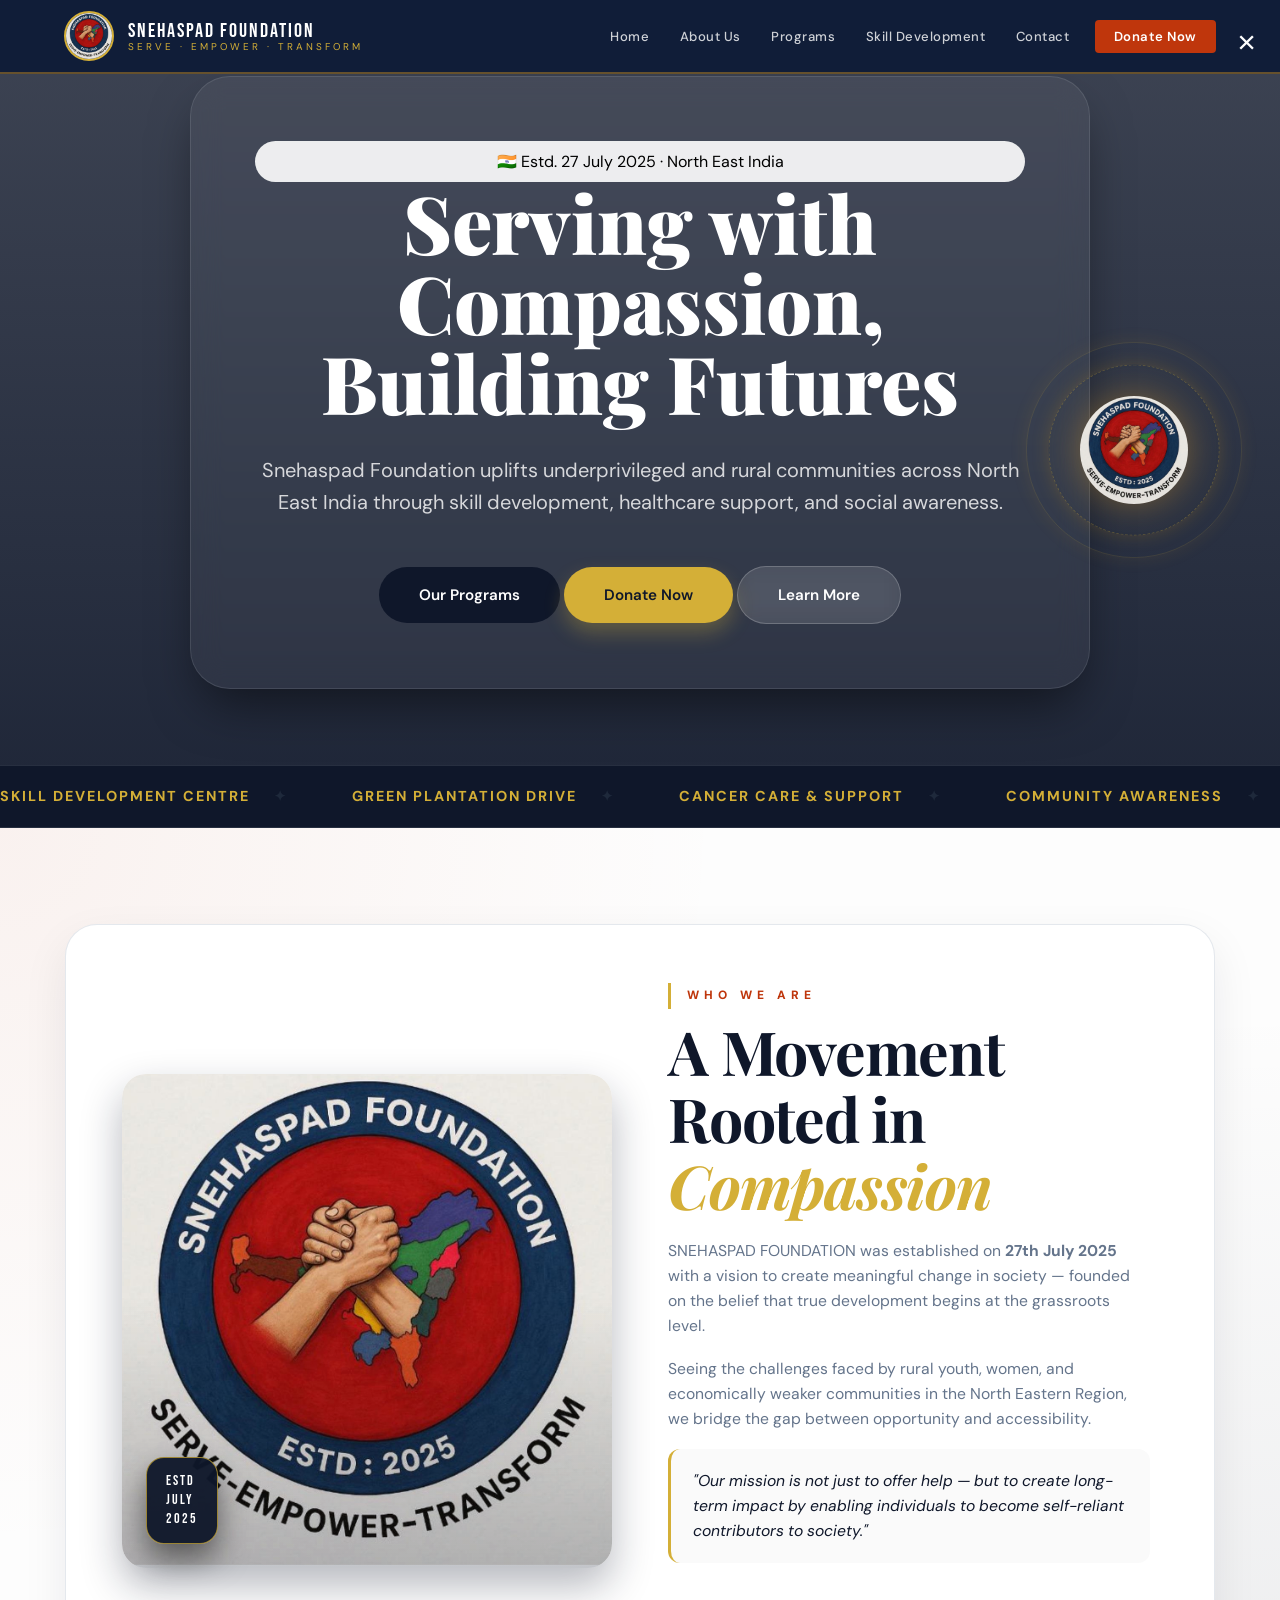
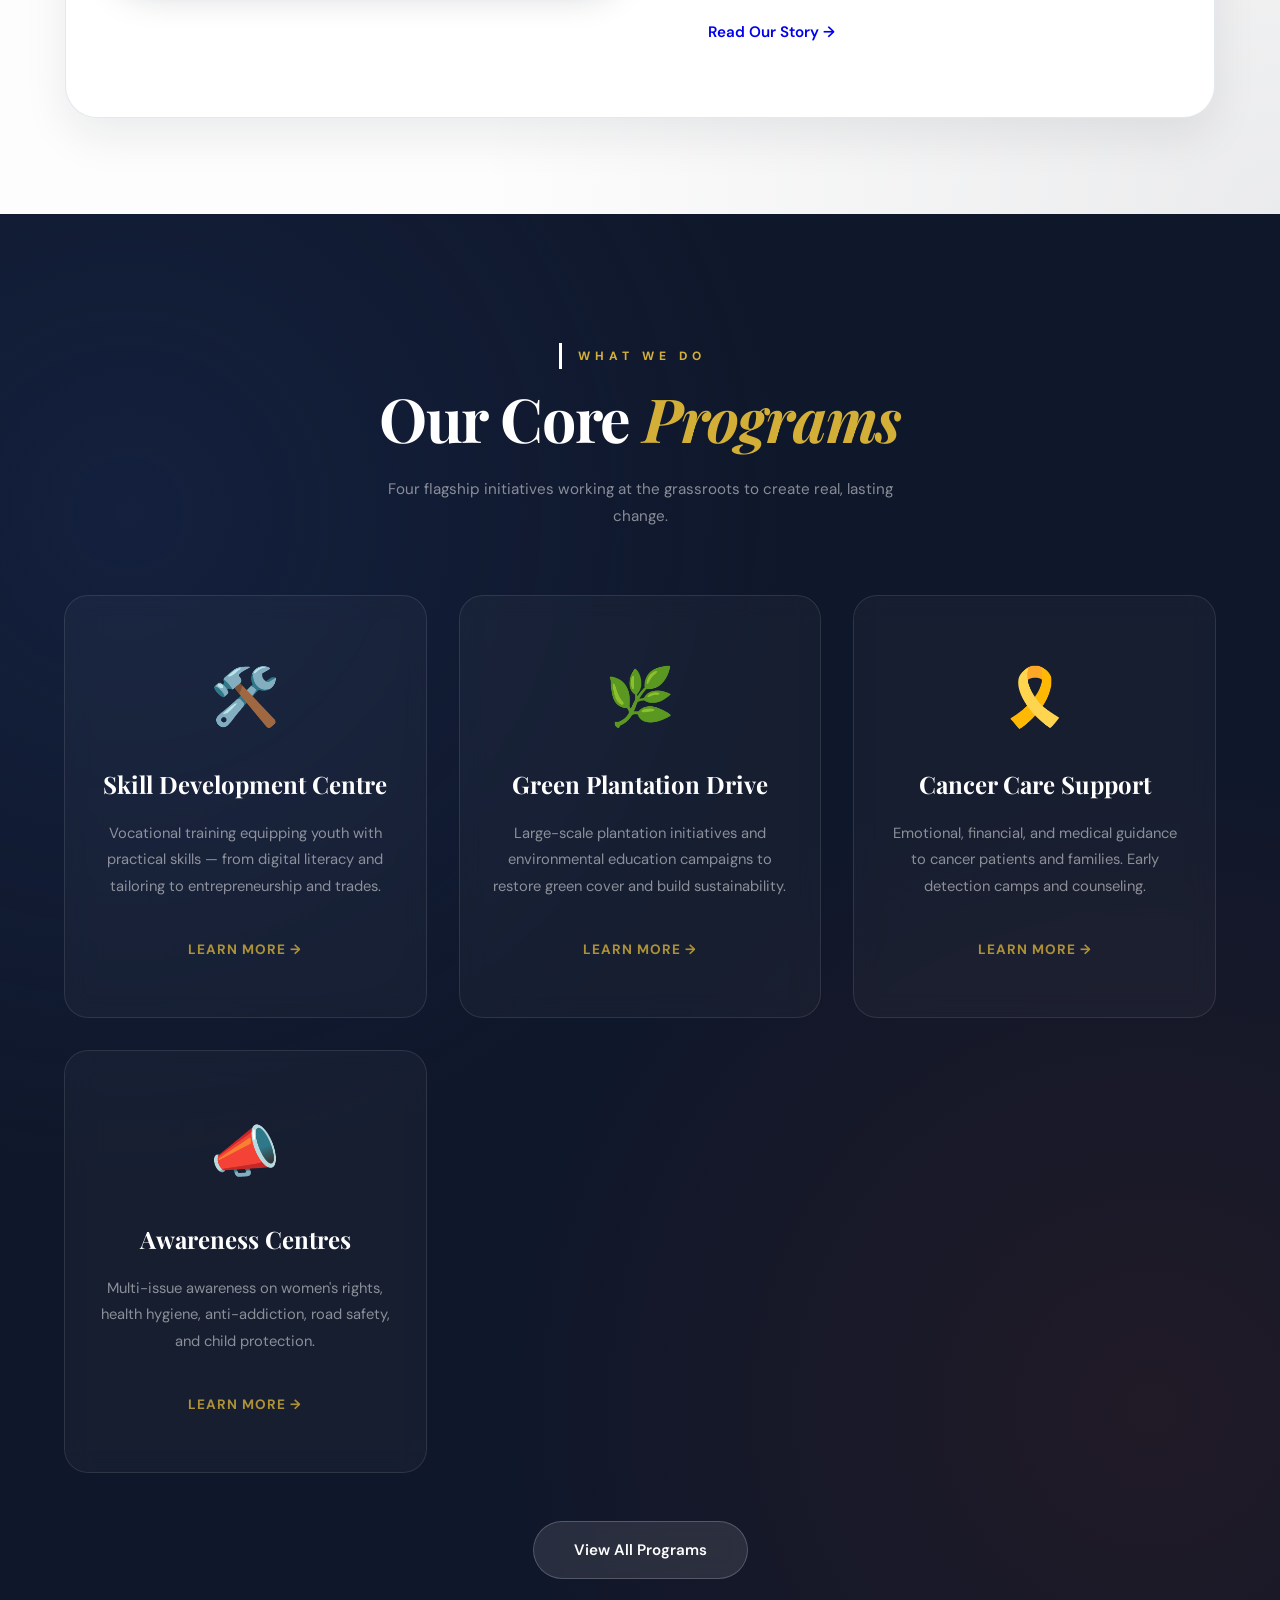
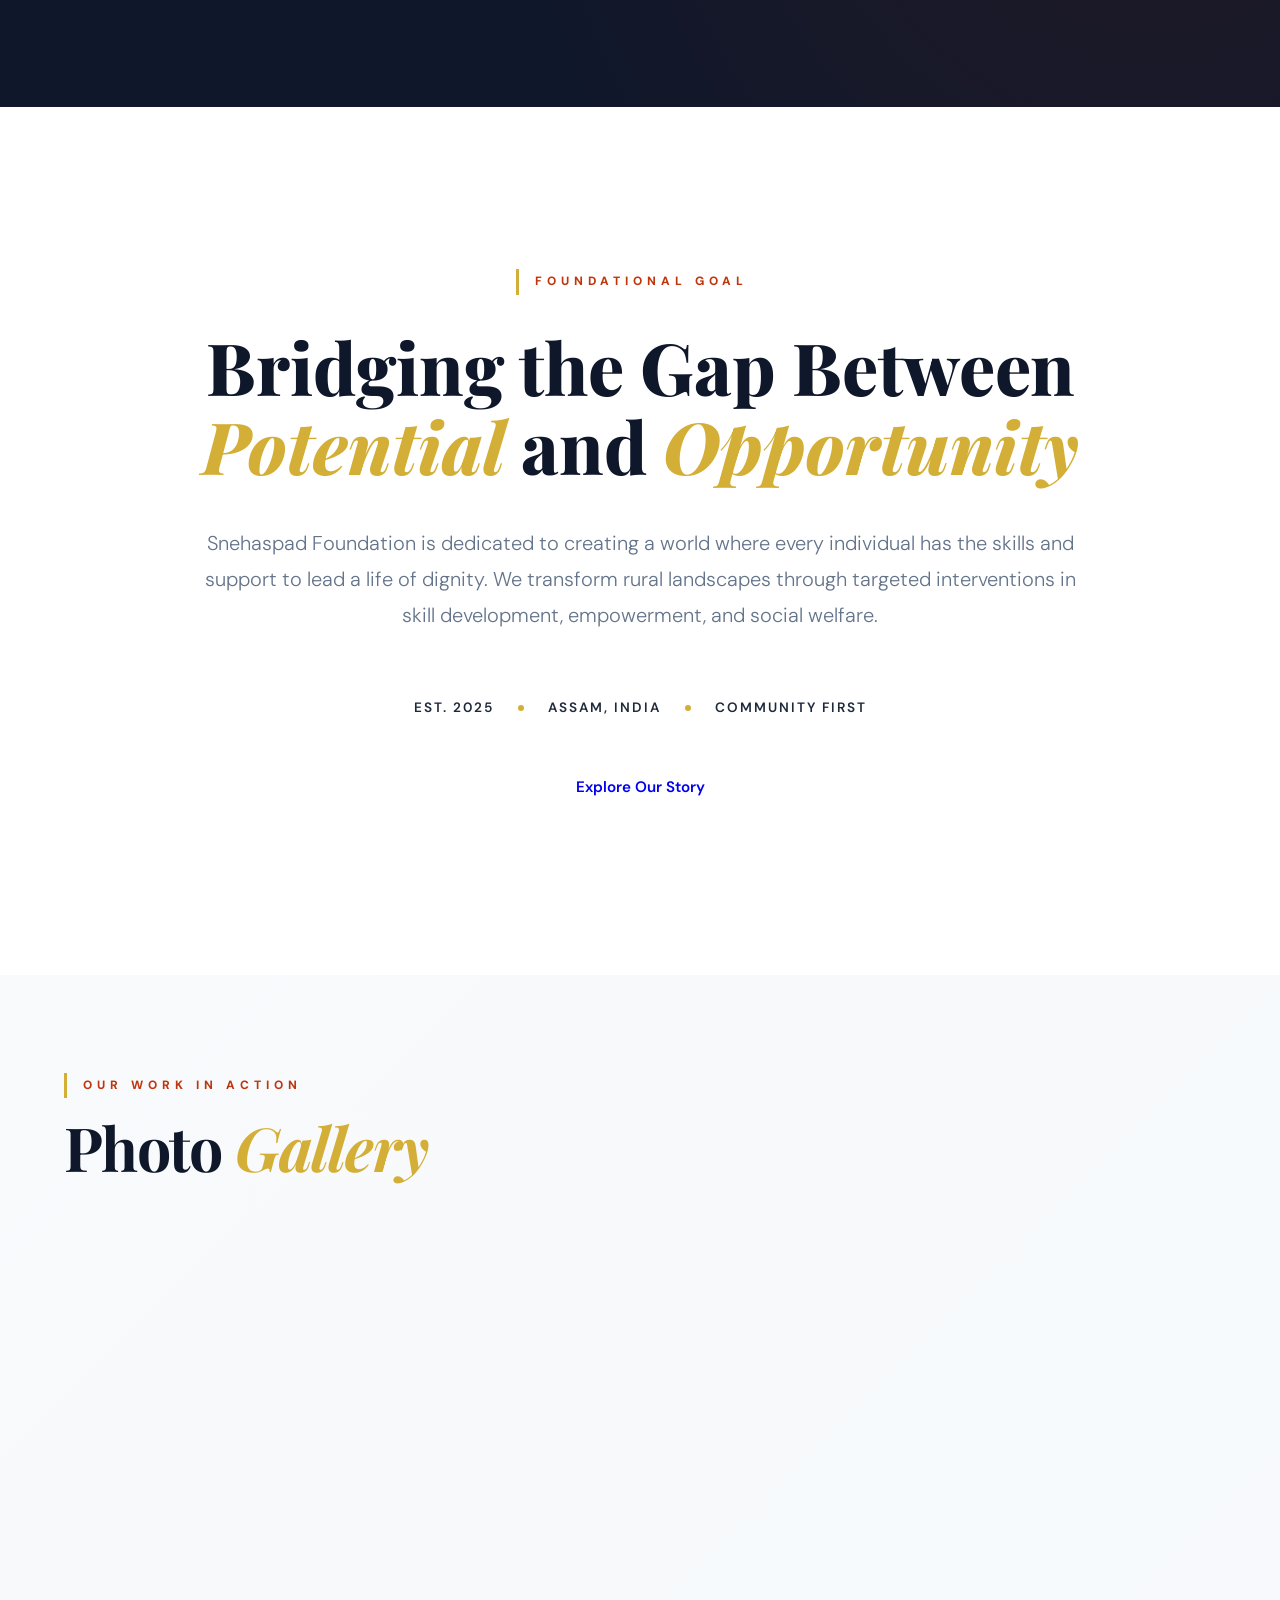
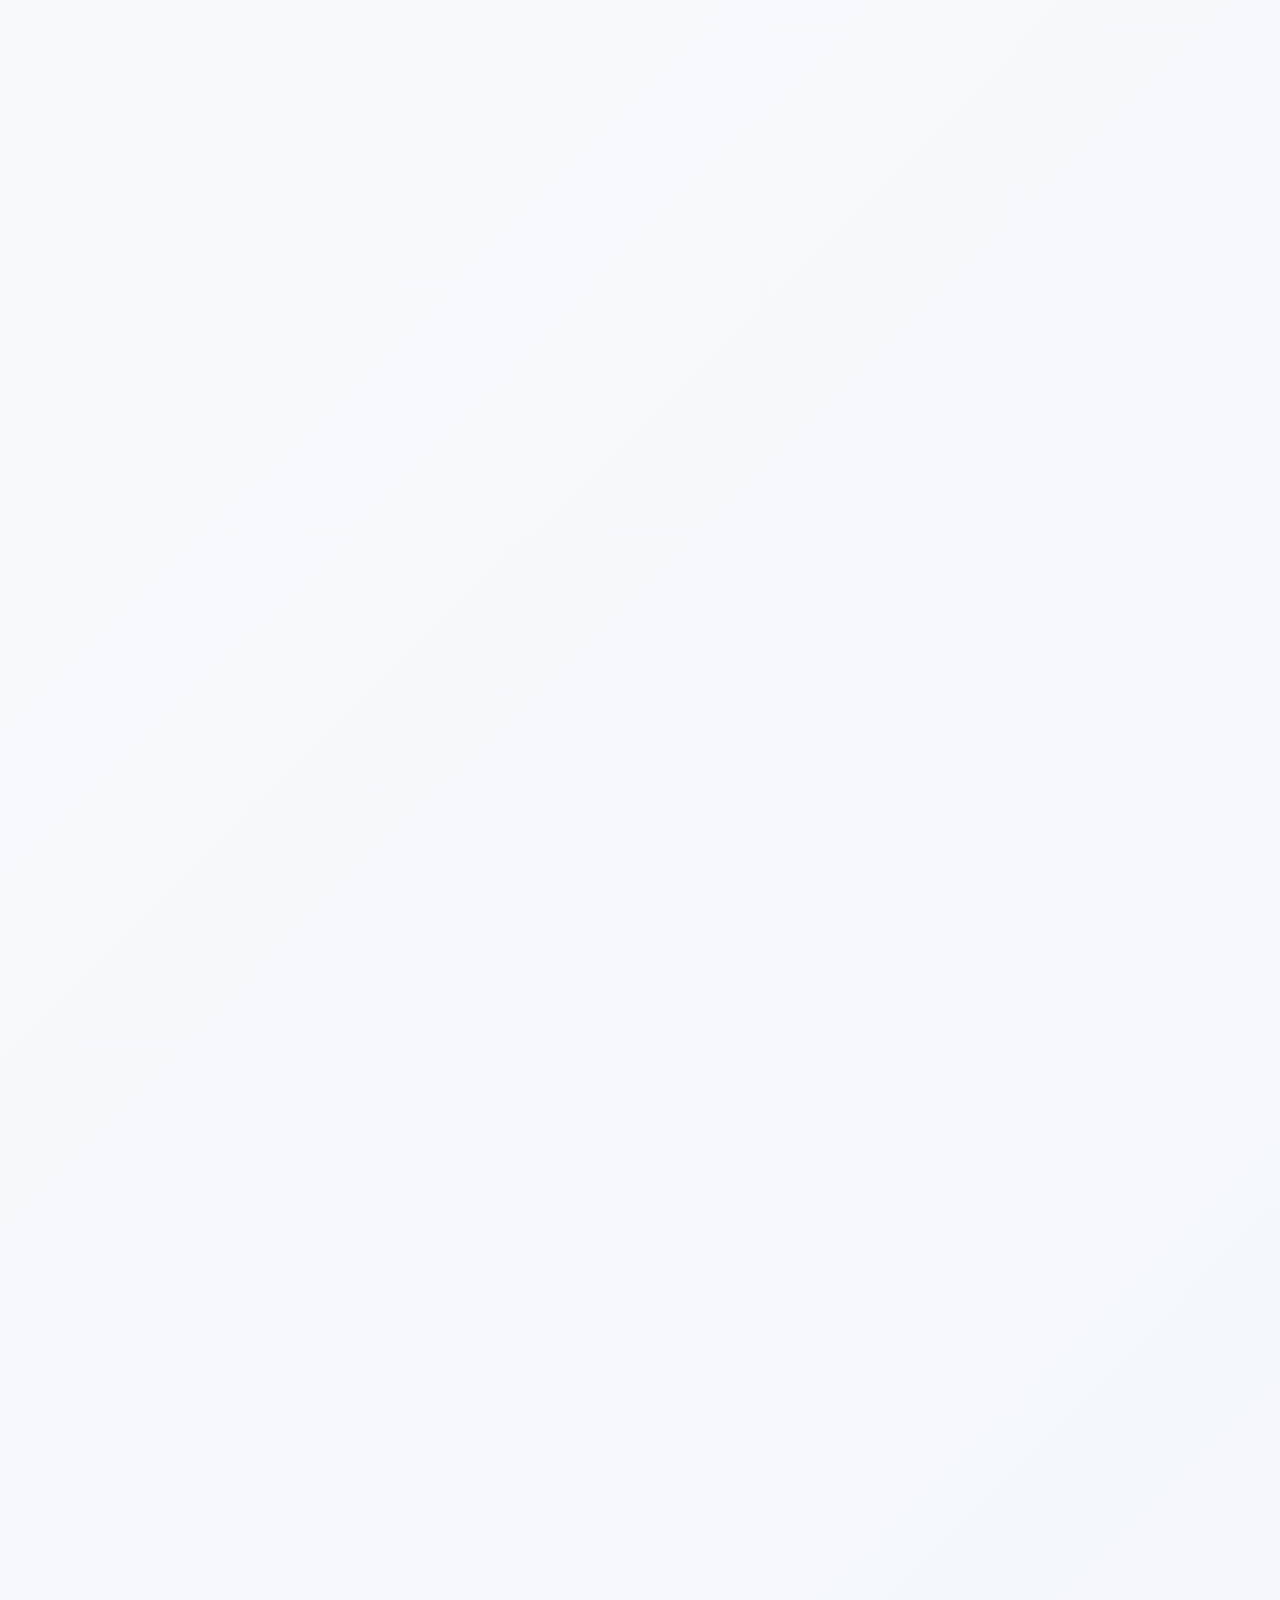
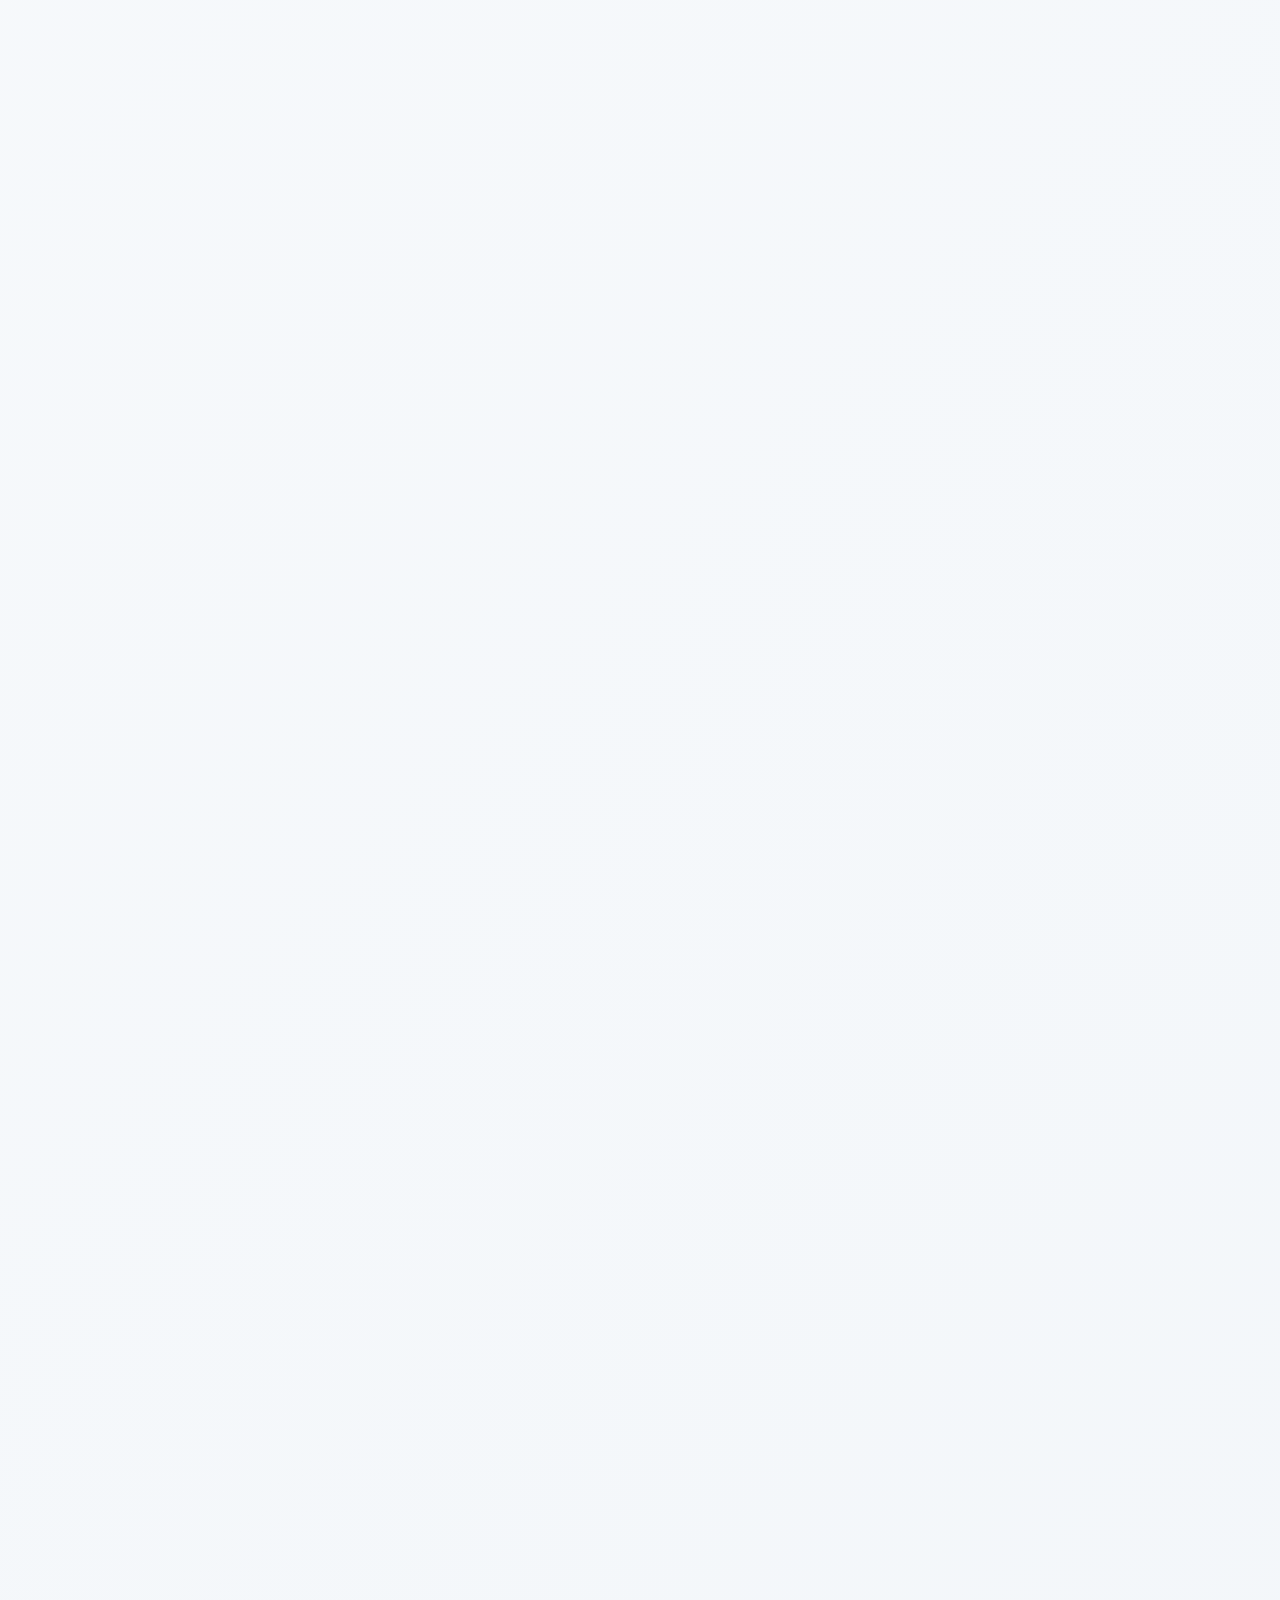
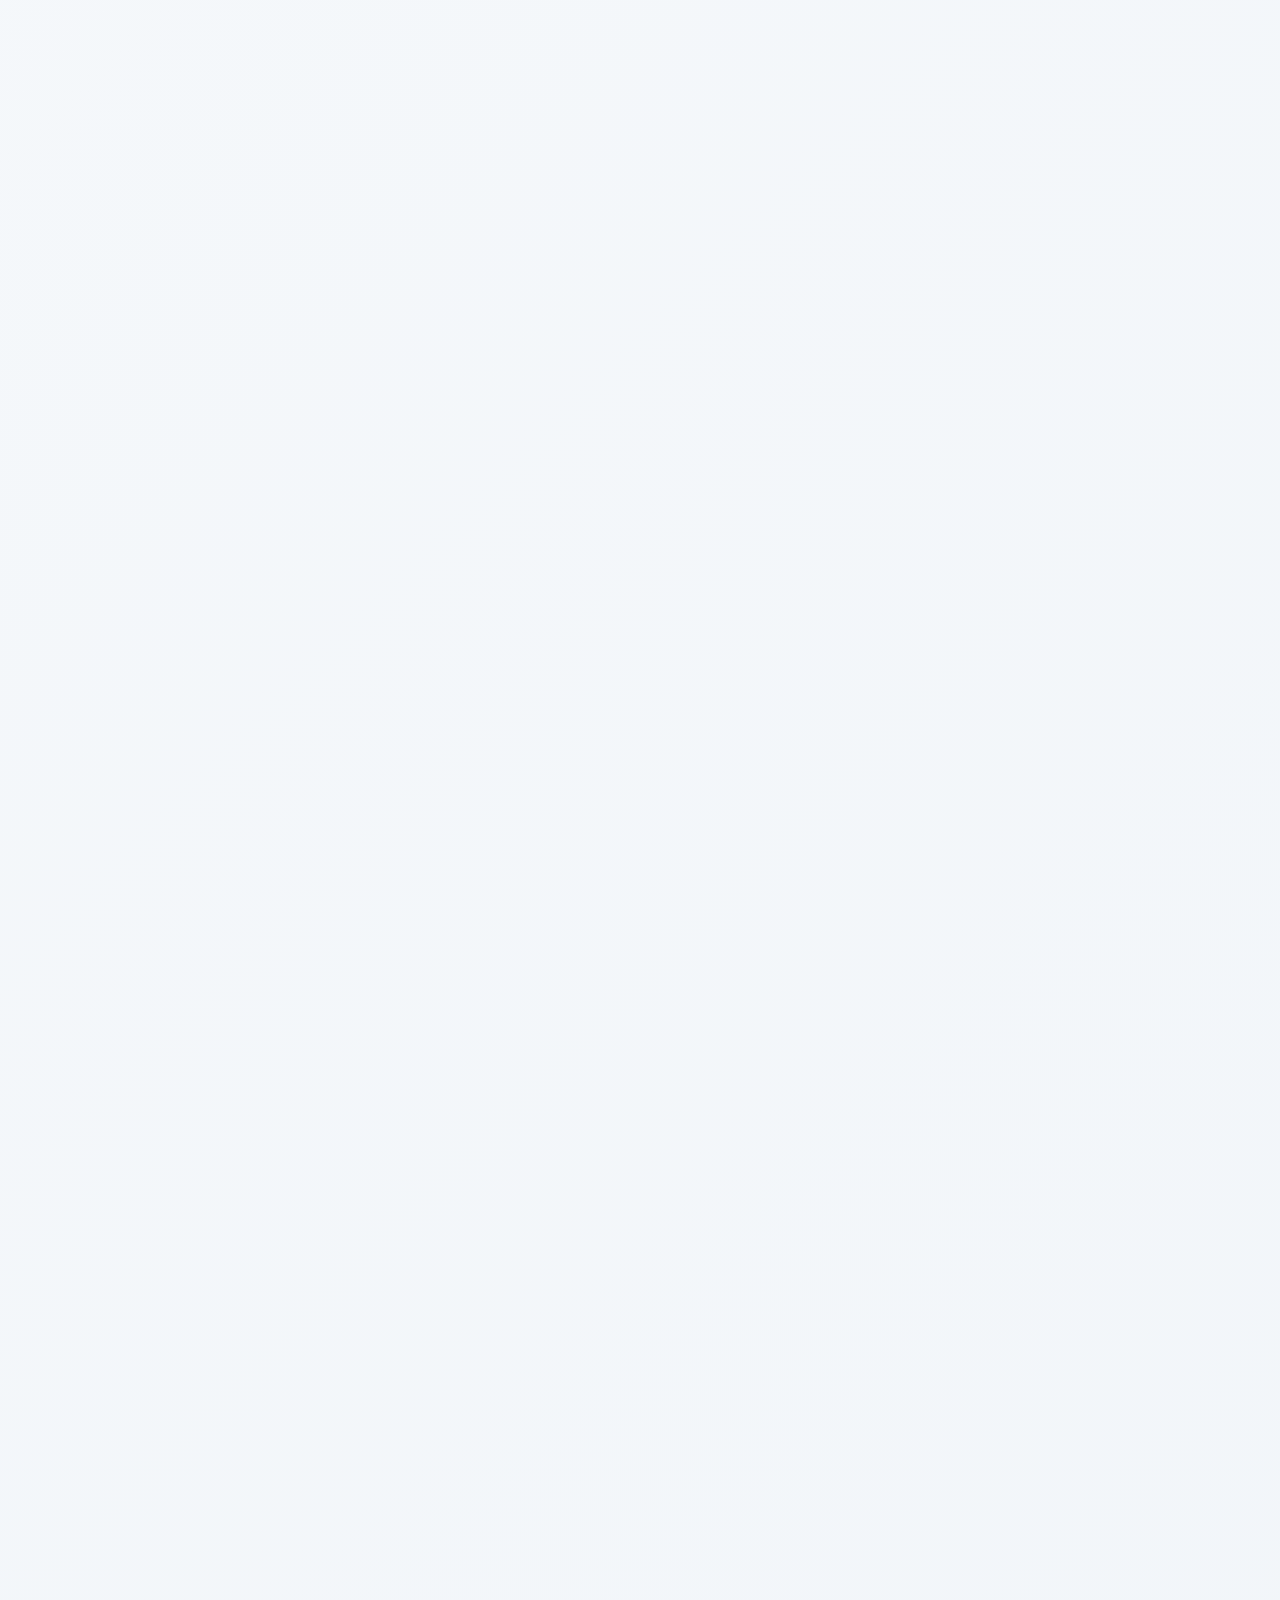
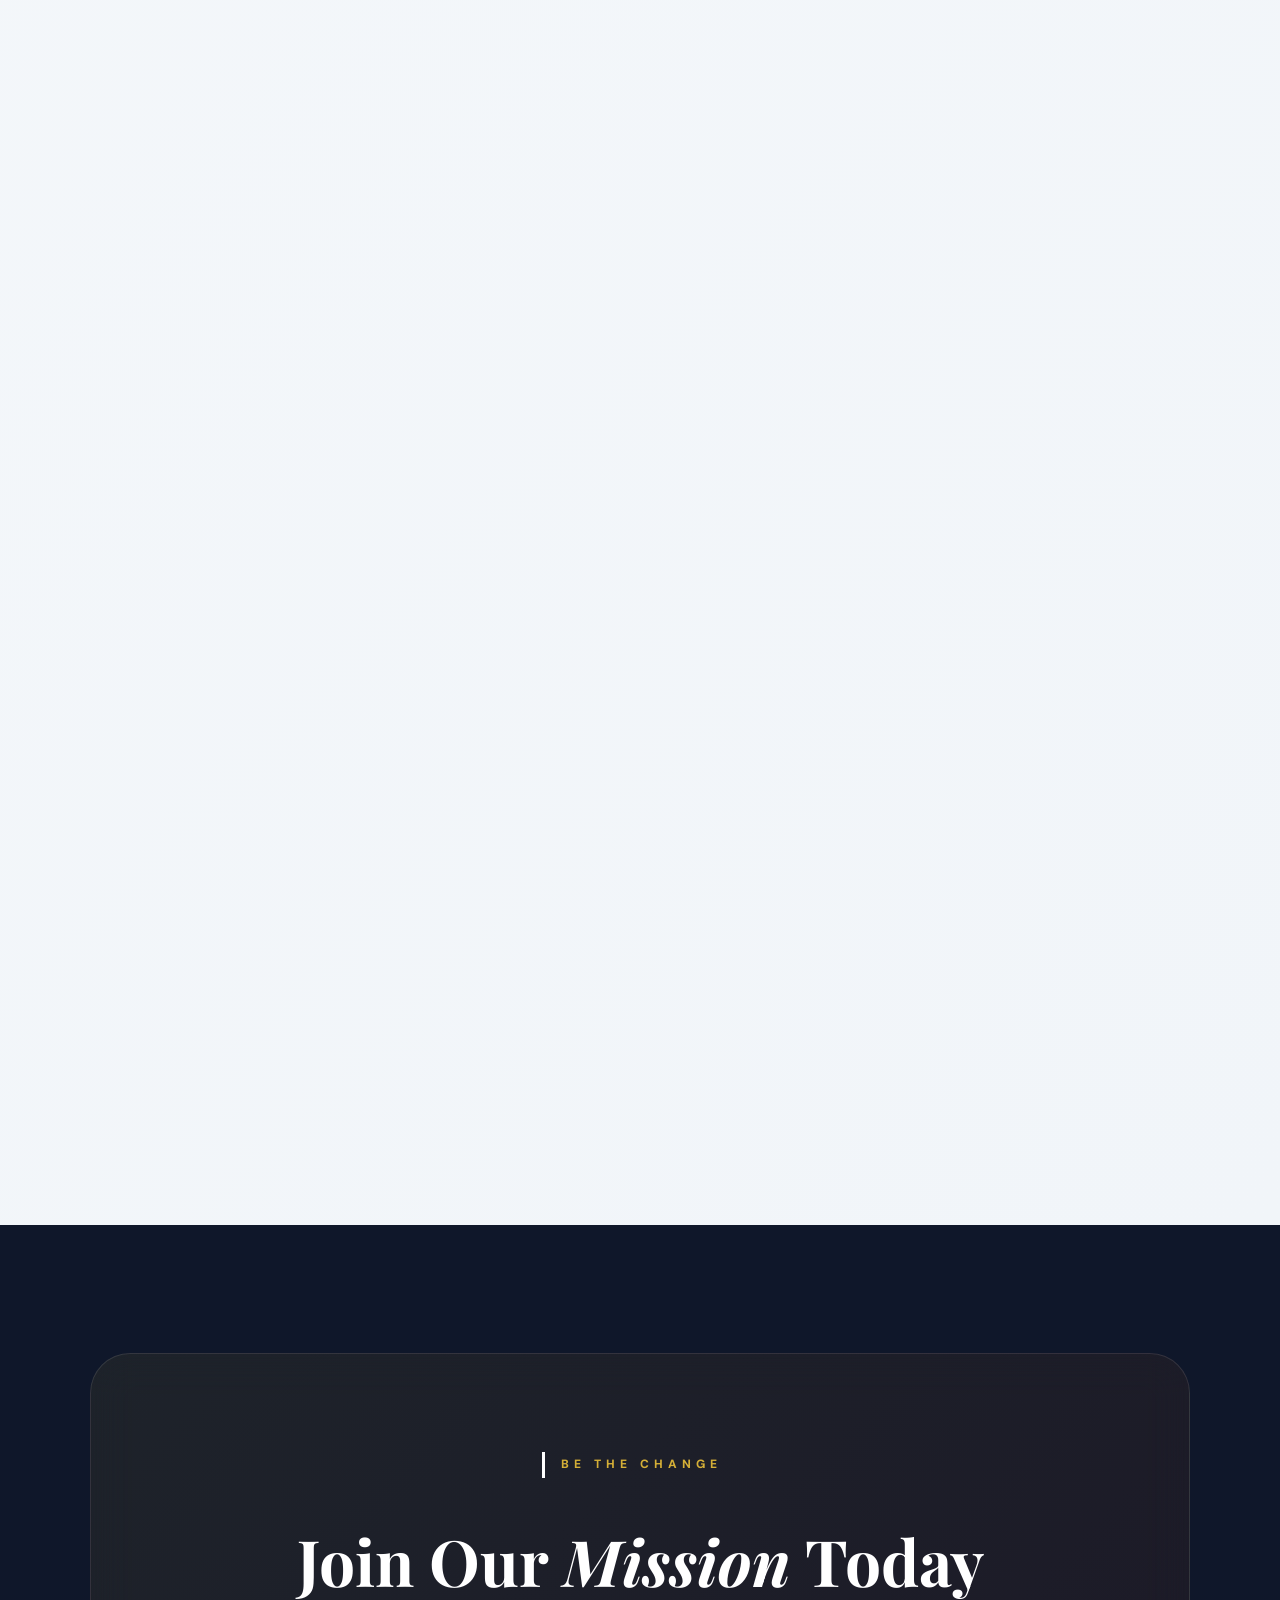
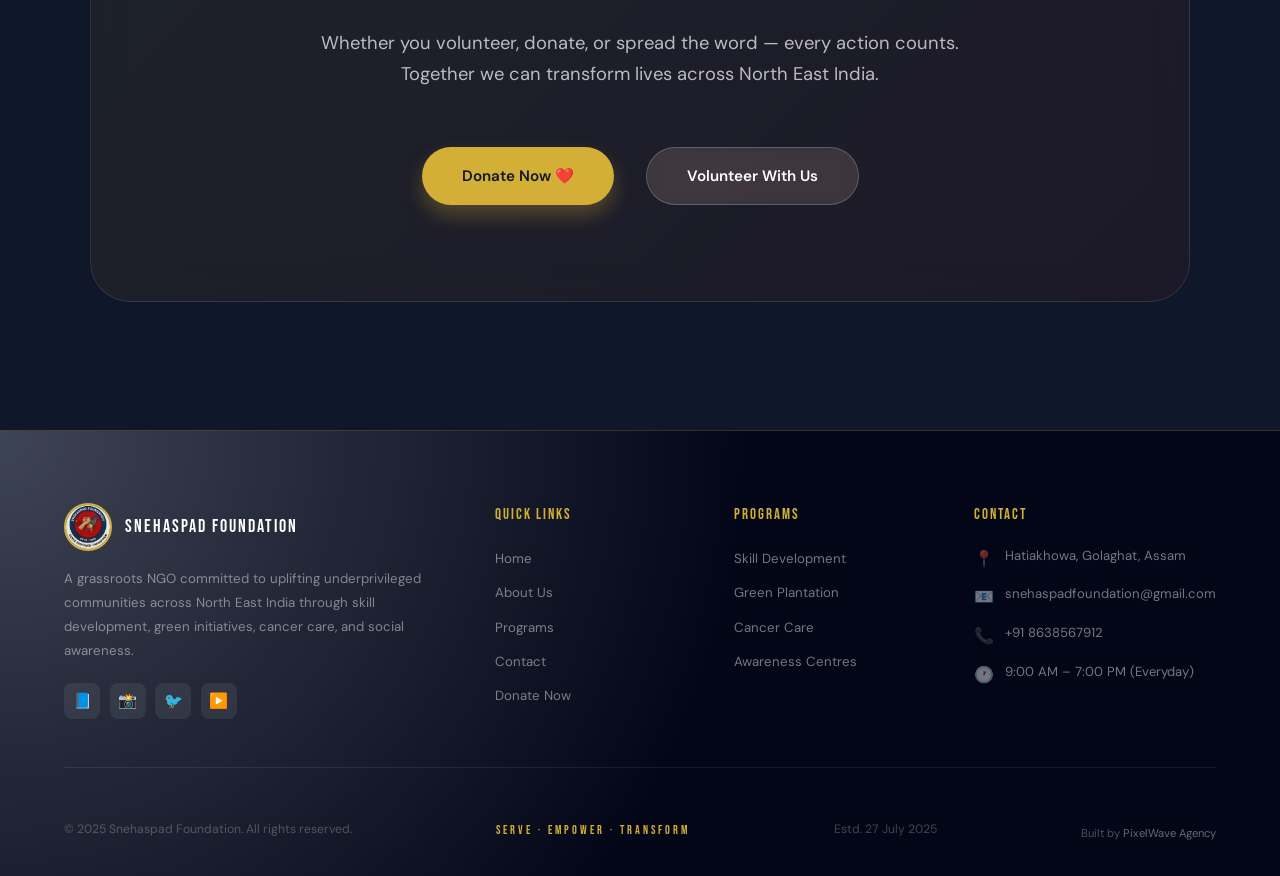
==== index.html @ 02a22920 "final" ====
<!DOCTYPE html>
<html lang="en">

<head>
  <meta charset="UTF-8">
  <meta name="viewport" content="width=device-width, initial-scale=1.0">
  <title>Home — Snehaspad Foundation</title>
  <link rel="preconnect" href="https://fonts.googleapis.com">
  <link
    href="https://fonts.googleapis.com/css2?family=Playfair+Display:ital,wght@0,400;0,700;0,900;1,400;1,700&family=DM+Sans:wght@300;400;500;600;700&family=Bebas+Neue&display=swap"
    rel="stylesheet">
  <link rel="stylesheet" href="style.css">

</head>

<body>

  <nav class="navbar">
    <a href="index.html" class="nav-brand">
      <img class="nav-logo"
        src="[data-uri]"
        alt="Snehaspad">
      <div class="nav-name">
        <span class="nav-name-main">Snehaspad Foundation</span>
        <span class="nav-name-sub">Serve · Empower · Transform</span>
      </div>
    </a>
    <ul class="nav-links">
      <button class="nav-close"
        style="background:none;border:none;color:white;font-size:2rem;position:absolute;top:1.5rem;right:1.5rem;cursor:pointer;">&times;</button>
      <li><a href="index.html">Home</a></li>
      <li><a href="about.html">About Us</a></li>
      <li><a href="programs.html">Programs</a></li>
      <li><a href="skill-enhancements.html">Skill Development</a></li>
      <li><a href="contact.html">Contact</a></li>
      <li><a href="donate.html" class="nav-cta">Donate Now</a></li>
    </ul>
    <button class="nav-toggle" aria-label="Menu">
      <span></span><span></span><span></span>
    </button>
  </nav>

  <!-- HERO -->
  <section class="page-hero" id="home">
    <div class="hero-glass-box reveal">
      <div class="hero-tag">🇮🇳 Estd. 27 July 2025 &middot; North East India</div>
      <h1>Serving with <span class="accent">Compassion,</span> <br>Building <span class="accent-red">Futures</span></h1>
      <p class="page-hero-sub">Snehaspad Foundation uplifts underprivileged and rural communities across North East
        India through skill development, healthcare support, and social awareness.</p>
      <div class="hero-btns stagger">
        <a href="programs.html" class="btn btn-primary">Our Programs</a>
        <a href="donate.html" class="btn btn-gold">Donate Now</a>
        <a href="about.html" class="btn btn-outline-light">Learn More</a>
      </div>
    </div>
  </section>

  <div class="hero-visual">
    <div class="logo-wrap">
      <div class="logo-ring-2"></div>
      <div class="logo-ring"></div>
      <img class="hero-logo"
        src="[data-uri]"
        alt="Snehaspad Foundation">
    </div>
  </div>

  <!-- MARQUEE -->
  <div class="marquee-strip">
    <div class="marquee-track">
      <span class="marquee-item">Skill Development Centre</span>
      <span class="marquee-item">Green Plantation Drive</span>
      <span class="marquee-item">Cancer Care &amp; Support</span>
      <span class="marquee-item">Community Awareness</span>
      <span class="marquee-item">Women Empowerment</span>
      <span class="marquee-item">Youth Leadership</span>
      <span class="marquee-item">Skill Development Centre</span>
      <span class="marquee-item">Green Plantation Drive</span>
      <span class="marquee-item">Cancer Care &amp; Support</span>
      <span class="marquee-item">Community Awareness</span>
      <span class="marquee-item">Women Empowerment</span>
      <span class="marquee-item">Youth Leadership</span>
    </div>
  </div>

  <!-- ABOUT PREVIEW -->
  <section class="about-preview">
    <div class="about-preview-grid">
      <div class="about-img-box reveal-left">
        <div class="about-img-inner">
          <img
            src="[data-uri]"
            alt="Snehaspad Foundation">
        </div>
        <div class="about-badge">ESTD<br>JULY<br>2025</div>
      </div>
      <div class="about-preview-text reveal-right">
        <div class="section-tag">Who We Are</div>
        <h2 class="section-title">A Movement Rooted in <em>Compassion</em></h2>
        <p>SNEHASPAD FOUNDATION was established on <strong>27th July 2025</strong> with a vision to create meaningful
          change in society — founded on the belief that true development begins at the grassroots level.</p>
        <p>Seeing the challenges faced by rural youth, women, and economically weaker communities in the North Eastern
          Region, we bridge the gap between opportunity and accessibility.</p>
        <p class="highlight-quote">"Our mission is not just to offer help — but to create long-term impact by enabling
          individuals to become self-reliant contributors to society."</p>
        <a href="about.html" class="btn btn-outline">Read Our Story →</a>
      </div>
    </div>
  </section>

  <!-- PROGRAMS PREVIEW -->
  <section class="programs-preview">
    <div style="max-width:1200px;margin:0 auto;text-align:center;">
      <div class="section-tag light">What We Do</div>
      <h2 class="section-title light">Our Core <em>Programs</em></h2>
      <p style="color:rgba(255,255,255,0.5);max-width:560px;margin:0 auto;font-size:0.95rem;line-height:1.8;">Four
        flagship initiatives working at the grassroots to create real, lasting change.</p>
    </div>
    <div class="programs-grid stagger reveal">
      <a href="programs.html#skill" class="prog-card">
        <div class="prog-icon">🛠️</div>
        <div class="prog-title">Skill Development Centre</div>
        <div class="prog-desc">Vocational training equipping youth with practical skills — from digital literacy and
          tailoring to entrepreneurship and trades.</div>
        <div class="prog-link">Learn More →</div>
      </a>
      <a href="programs.html#green" class="prog-card">
        <div class="prog-icon">🌿</div>
        <div class="prog-title">Green Plantation Drive</div>
        <div class="prog-desc">Large-scale plantation initiatives and environmental education campaigns to restore green
          cover and build sustainability.</div>
        <div class="prog-link">Learn More →</div>
      </a>
      <a href="programs.html#cancer" class="prog-card">
        <div class="prog-icon">🎗️</div>
        <div class="prog-title">Cancer Care Support</div>
        <div class="prog-desc">Emotional, financial, and medical guidance to cancer patients and families. Early
          detection camps and counseling.</div>
        <div class="prog-link">Learn More →</div>
      </a>
      <a href="programs.html#awareness" class="prog-card">
        <div class="prog-icon">📣</div>
        <div class="prog-title">Awareness Centres</div>
        <div class="prog-desc">Multi-issue awareness on women's rights, health hygiene, anti-addiction, road safety, and
          child protection.</div>
        <div class="prog-link">Learn More →</div>
      </a>
    </div>
    <div style="text-align:center;margin-top:3rem;">
      <a href="programs.html" class="btn btn-outline-light">View All Programs</a>
    </div>
  </section>

  <!-- IMPACT -->
  <!-- MISSION STATEMENT -->
  <section class="core-mission-section reveal">
    <div class="core-mission-container">
      <div class="section-tag">Foundational Goal</div>
      <h2 class="mission-statement-text">
        Bridging the Gap Between <br> <em>Potential</em> and <em>Opportunity</em>
      </h2>
      <p class="mission-description">
        Snehaspad Foundation is dedicated to creating a world where every individual has the skills and support to lead a life of dignity. We transform rural landscapes through targeted interventions in skill development, empowerment, and social welfare.
      </p>
      <div class="mission-footer">
        <div class="mission-stats">
          <span>Est. 2025</span>
          <span class="stat-dot"></span>
          <span>Assam, India</span>
          <span class="stat-dot"></span>
          <span>Community First</span>
        </div>
        <a href="about.html" class="btn btn-outline">Explore Our Story</a>
      </div>
    </div>
  </section>

  <!-- GALLERY -->
  <section class="gallery" id="gallery">
    <div class="gallery-header reveal">
      <div>
        <div class="section-tag">Our Work in Action</div>
        <h2 class="section-title">Photo <em>Gallery</em></h2>
      </div>
    </div>
    <div class="gallery-grid reveal" id="galleryGrid">
      <!-- Gallery items will be dynamically loaded here -->
      <div class="gallery-loading">
        <div class="loading-spinner">📸 Loading gallery...</div>
      </div>
    </div>
  </section>

  <!-- CTA STRIP -->
  <section class="cta-strip">
    <div class="cta-strip-inner reveal">
      <div class="section-tag light" style="display:inline-block;">Be the Change</div>
      <h2>Join Our <em>Mission</em> Today</h2>
      <p>Whether you volunteer, donate, or spread the word — every action counts. Together we can transform lives across
        North East India.</p>
      <div class="cta-strip-btns">
        <a href="donate.html" class="btn btn-gold">Donate Now ❤️</a>
        <a href="contact.html" class="btn btn-outline-light">Volunteer With Us</a>
      </div>
    </div>
  </section>

  <footer class="footer">
    <div class="footer-top">
      <div class="footer-brand">
        <div class="footer-logo-row">
          <img class="footer-logo"
            src="[data-uri]"
            alt="Snehaspad">
          <span class="footer-brand-name">Snehaspad Foundation</span>
        </div>
        <p class="footer-desc">A grassroots NGO committed to uplifting underprivileged communities across North East
          India through skill development, green initiatives, cancer care, and social awareness.</p>
        <div class="footer-socials">
          <a href="#" class="social-btn">📘</a>
          <a href="#" class="social-btn">📸</a>
          <a href="#" class="social-btn">🐦</a>
          <a href="#" class="social-btn">▶️</a>
        </div>
      </div>
      <div>
        <div class="footer-col-title">Quick Links</div>
        <ul class="footer-links">
          <li><a href="index.html">Home</a></li>
          <li><a href="about.html">About Us</a></li>
          <li><a href="programs.html">Programs</a></li>
          <li><a href="contact.html">Contact</a></li>
          <li><a href="donate.html">Donate Now</a></li>
        </ul>
      </div>
      <div>
        <div class="footer-col-title">Programs</div>
        <ul class="footer-links">
          <li><a href="programs.html">Skill Development</a></li>
          <li><a href="programs.html">Green Plantation</a></li>
          <li><a href="programs.html">Cancer Care</a></li>
          <li><a href="programs.html">Awareness Centres</a></li>
        </ul>
      </div>
      <div>
        <div class="footer-col-title">Contact</div>
        <div class="footer-contact-row"><span>📍</span><span>Hatiakhowa, Golaghat, Assam</span></div>
        <div class="footer-contact-row"><span>📧</span><span>snehaspadfoundation@gmail.com</span></div>
        <div class="footer-contact-row"><span>📞</span><span>+91 8638567912</span></div>
        <div class="footer-contact-row"><span>🕐</span><span>9:00 AM – 7:00 PM (Everyday)</span></div>
      </div>
    </div>
    <div class="footer-bottom">
      <span>© 2025 Snehaspad Foundation. All rights reserved.</span>
      <span class="footer-motto">Serve · Empower · Transform</span>
      <span>Estd. 27 July 2025</span>
      <div class="footer-credit">
        <small>Built by <a href="https://www.instagram.com/pixelwave_ind?igsh=MTd3b29nenR1NzZsZQ==" target="_blank" class="credit-link">PixelWave Agency</a></small>
      </div>
    </div>
  </footer>

  <script src="main.js"></script>
</body>

</html>
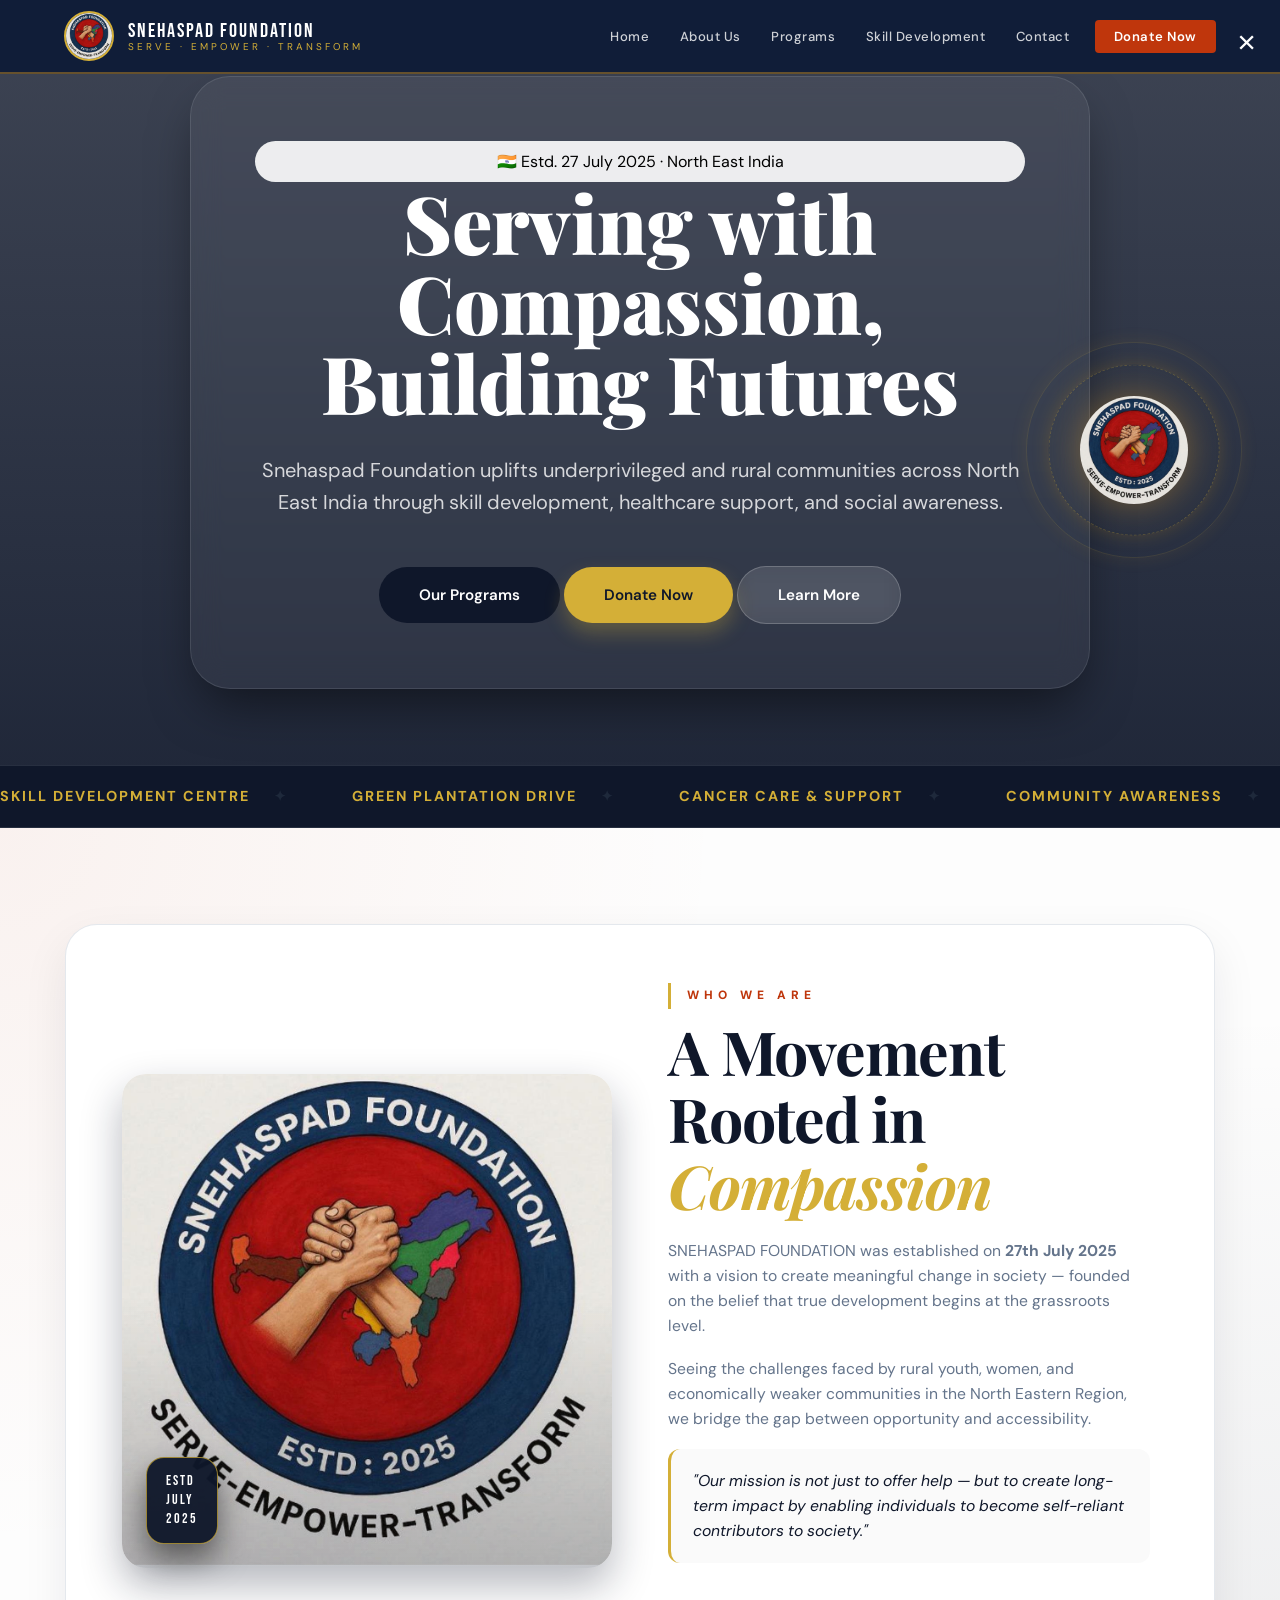
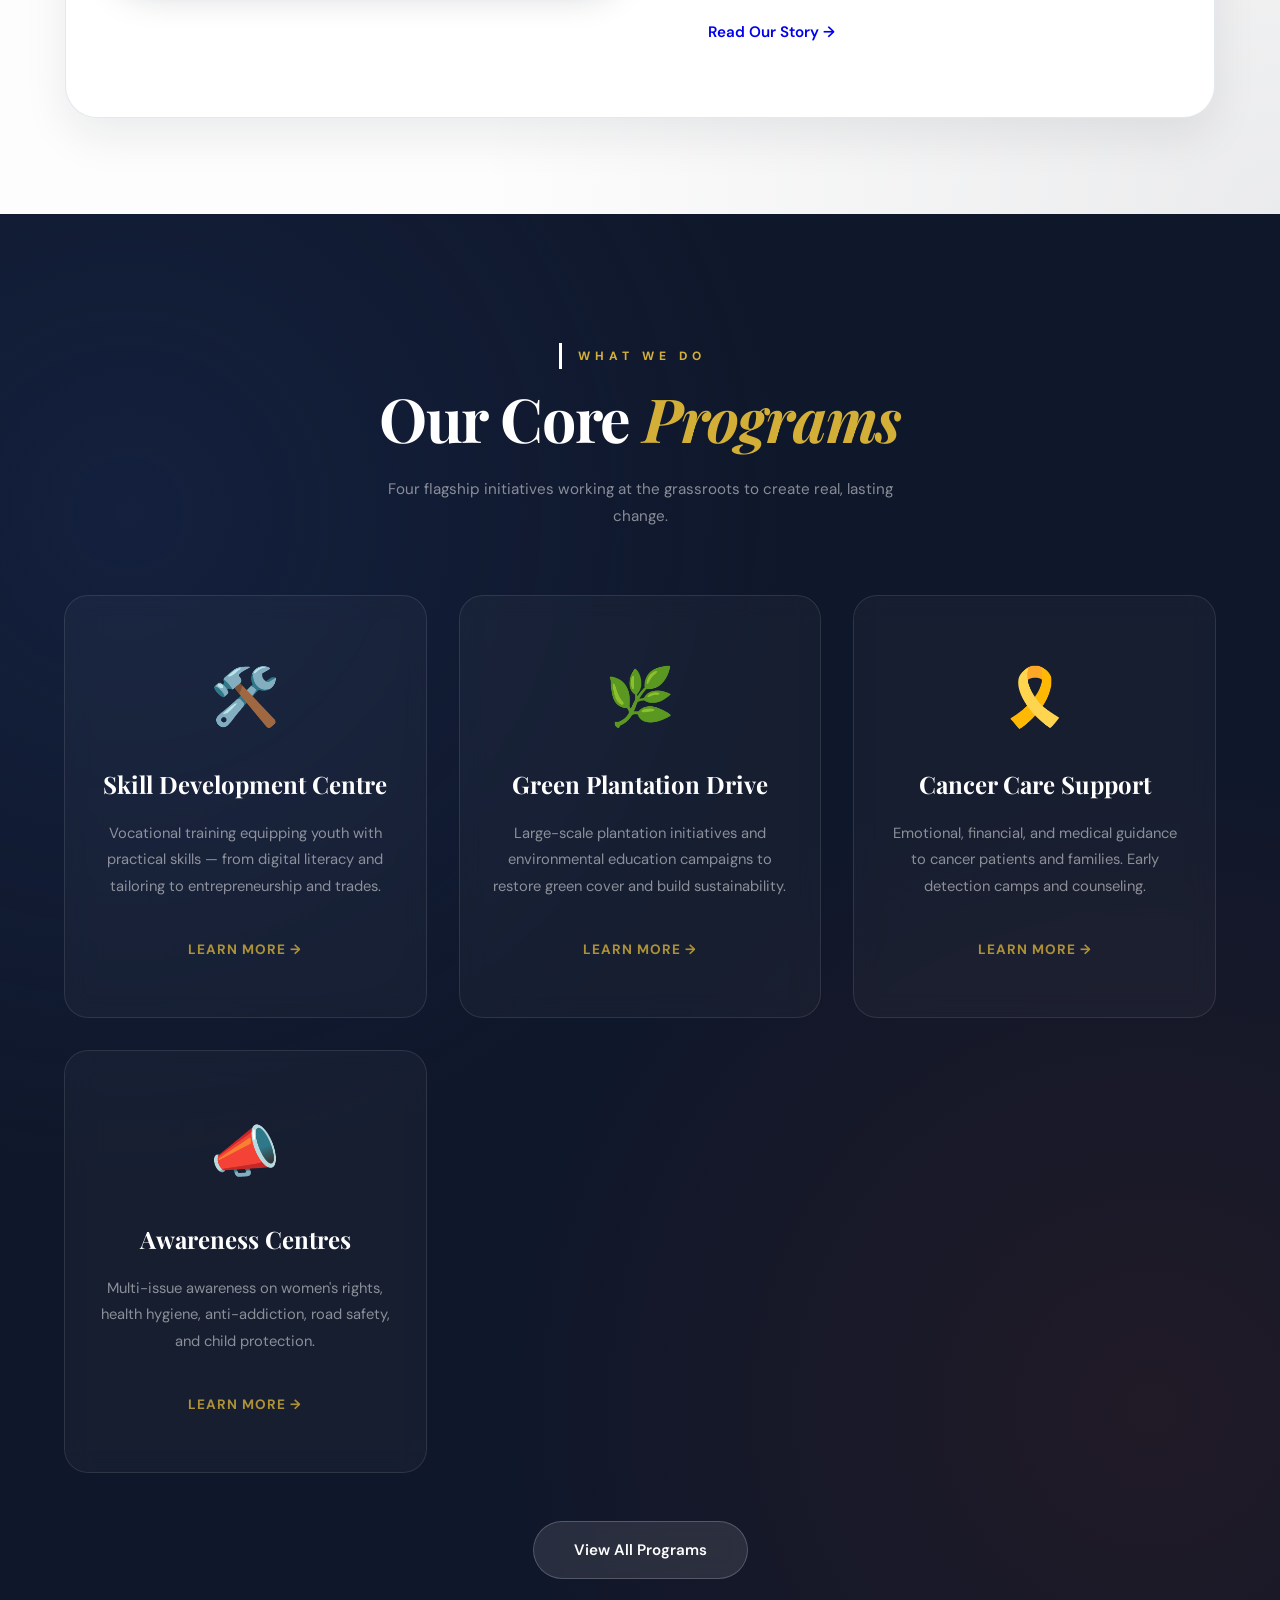
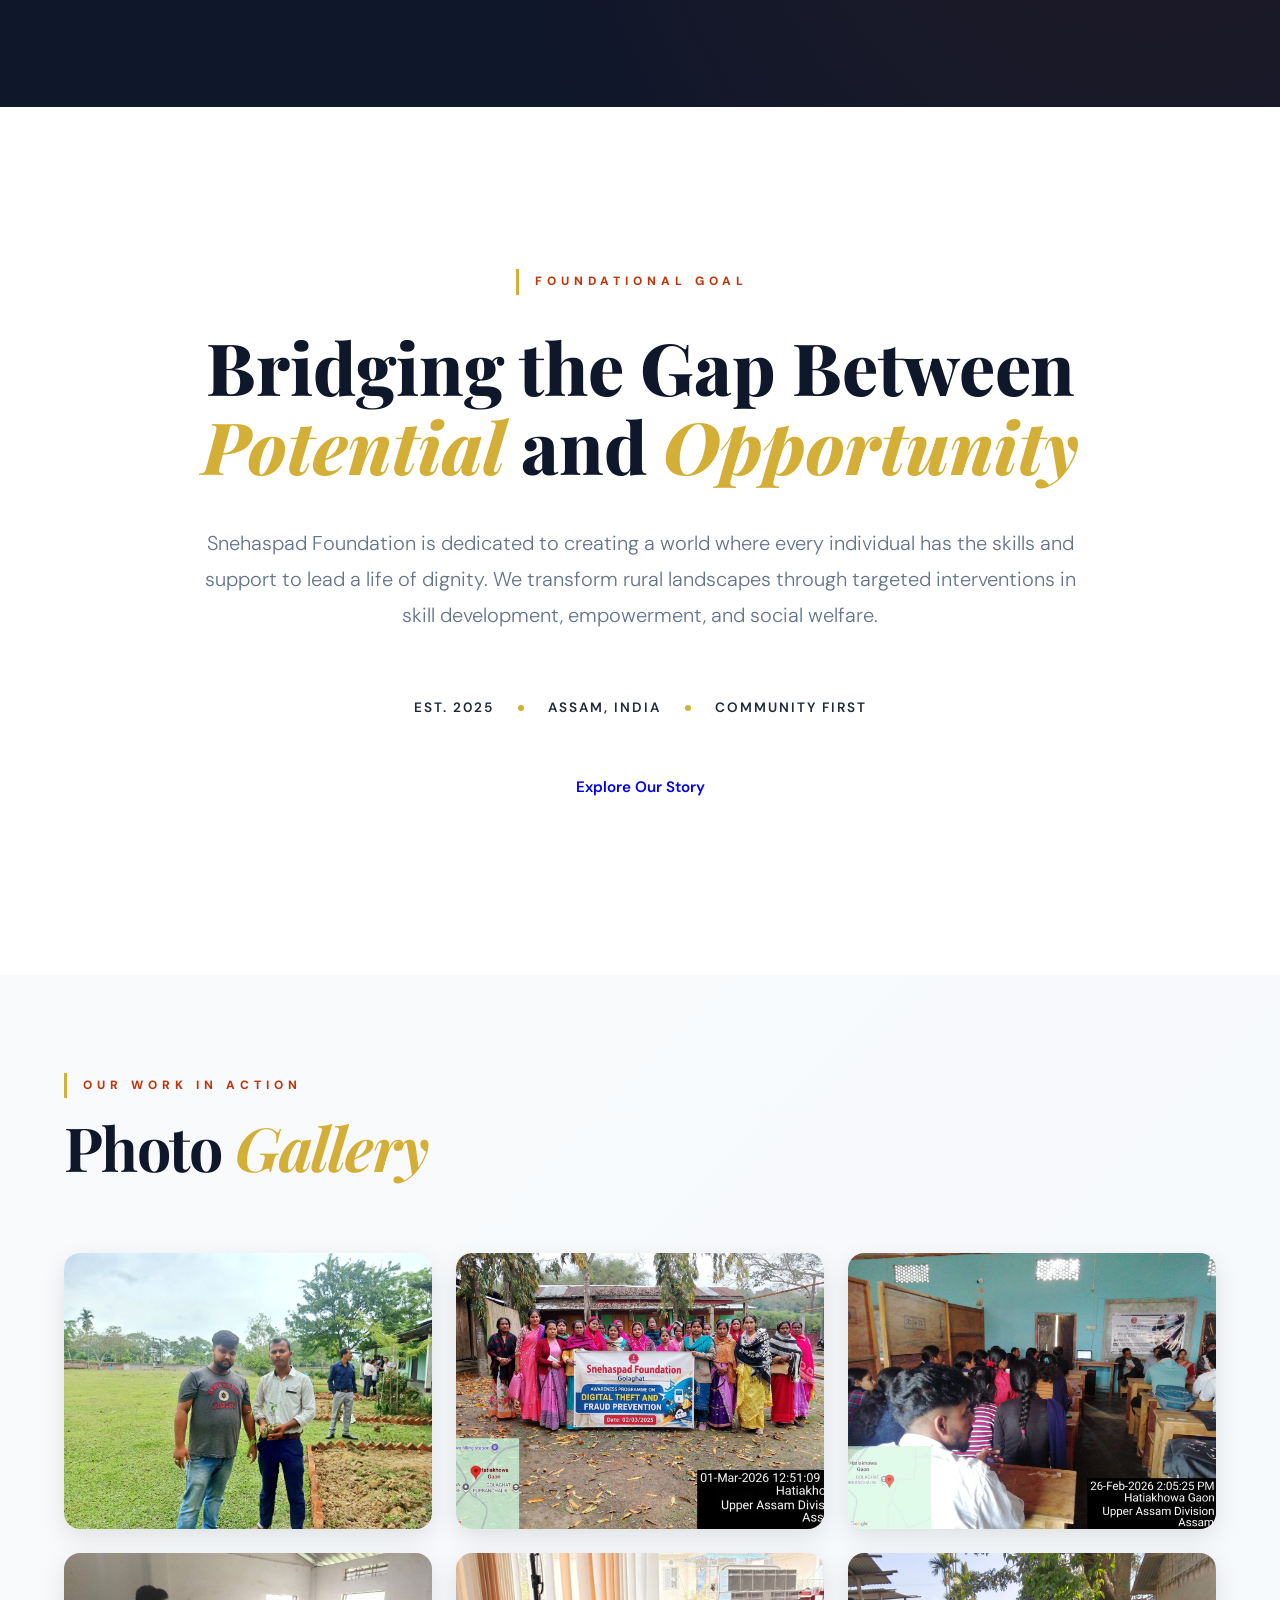
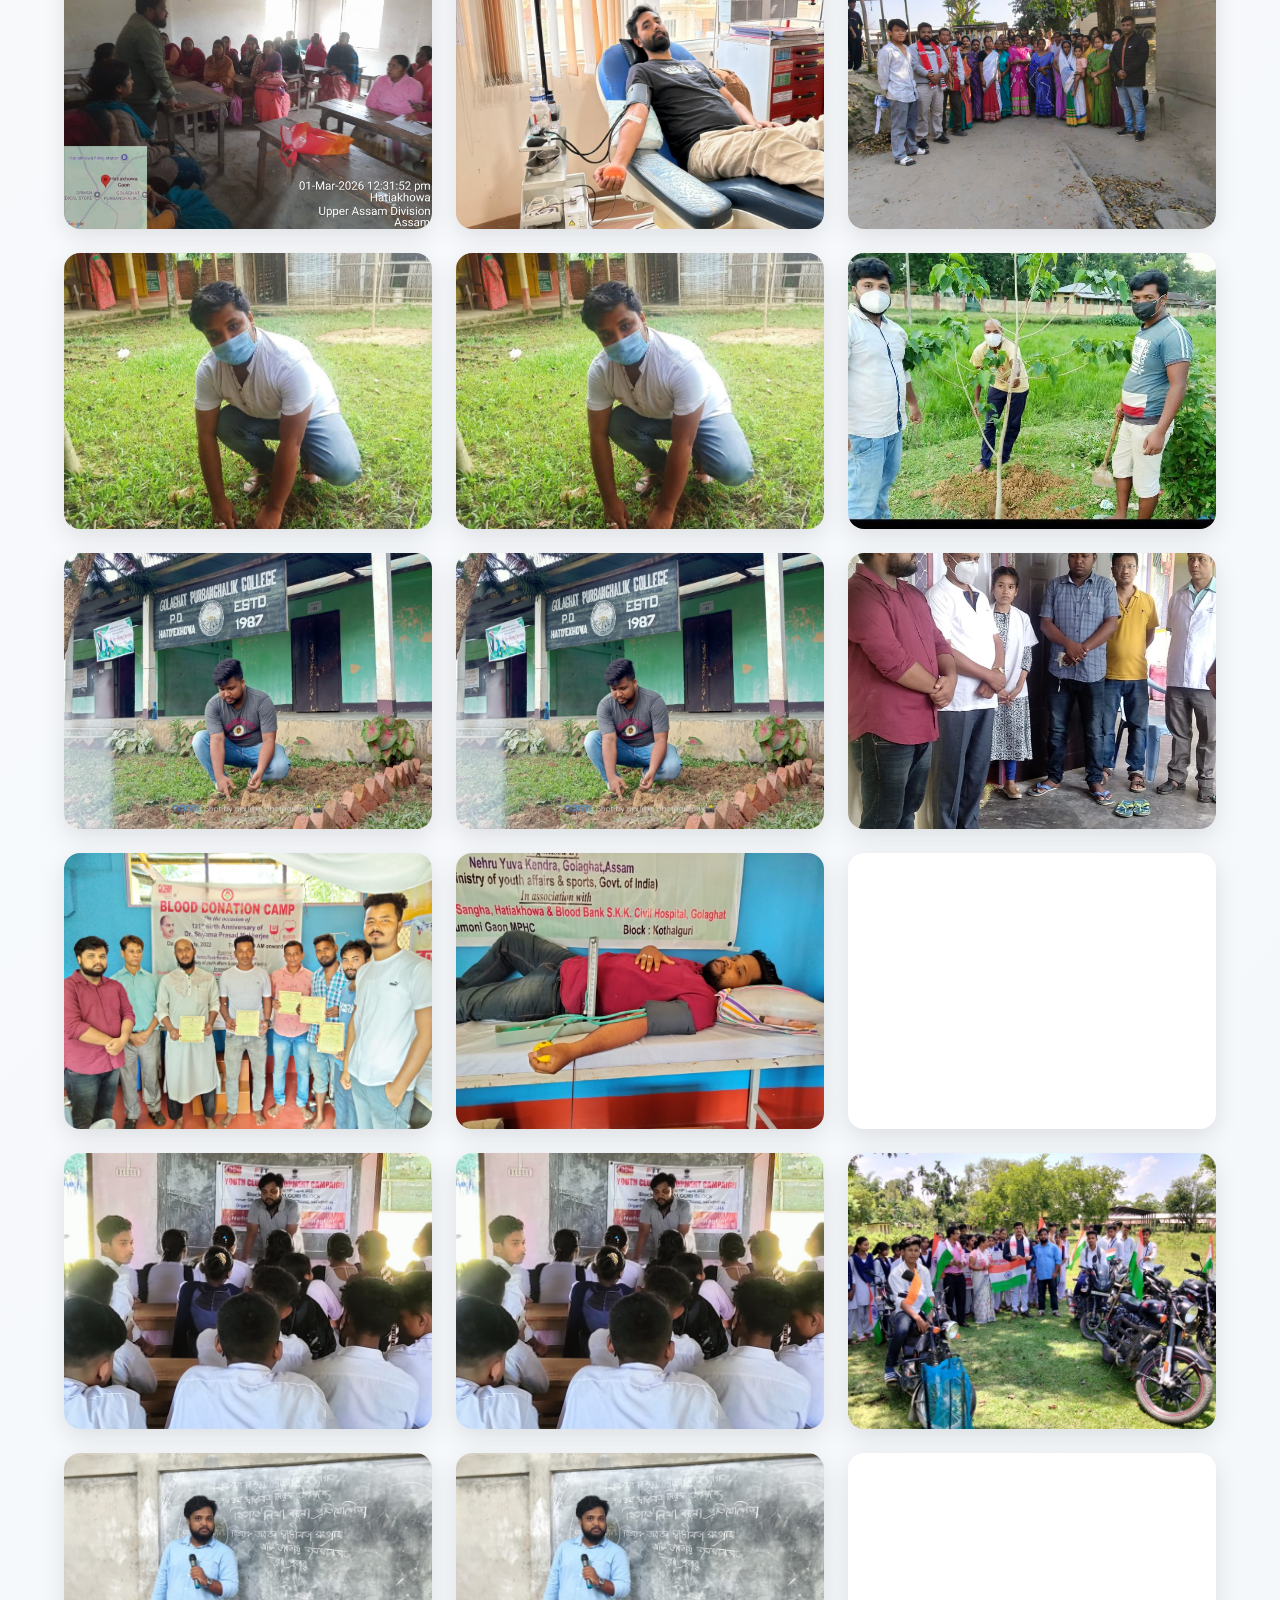
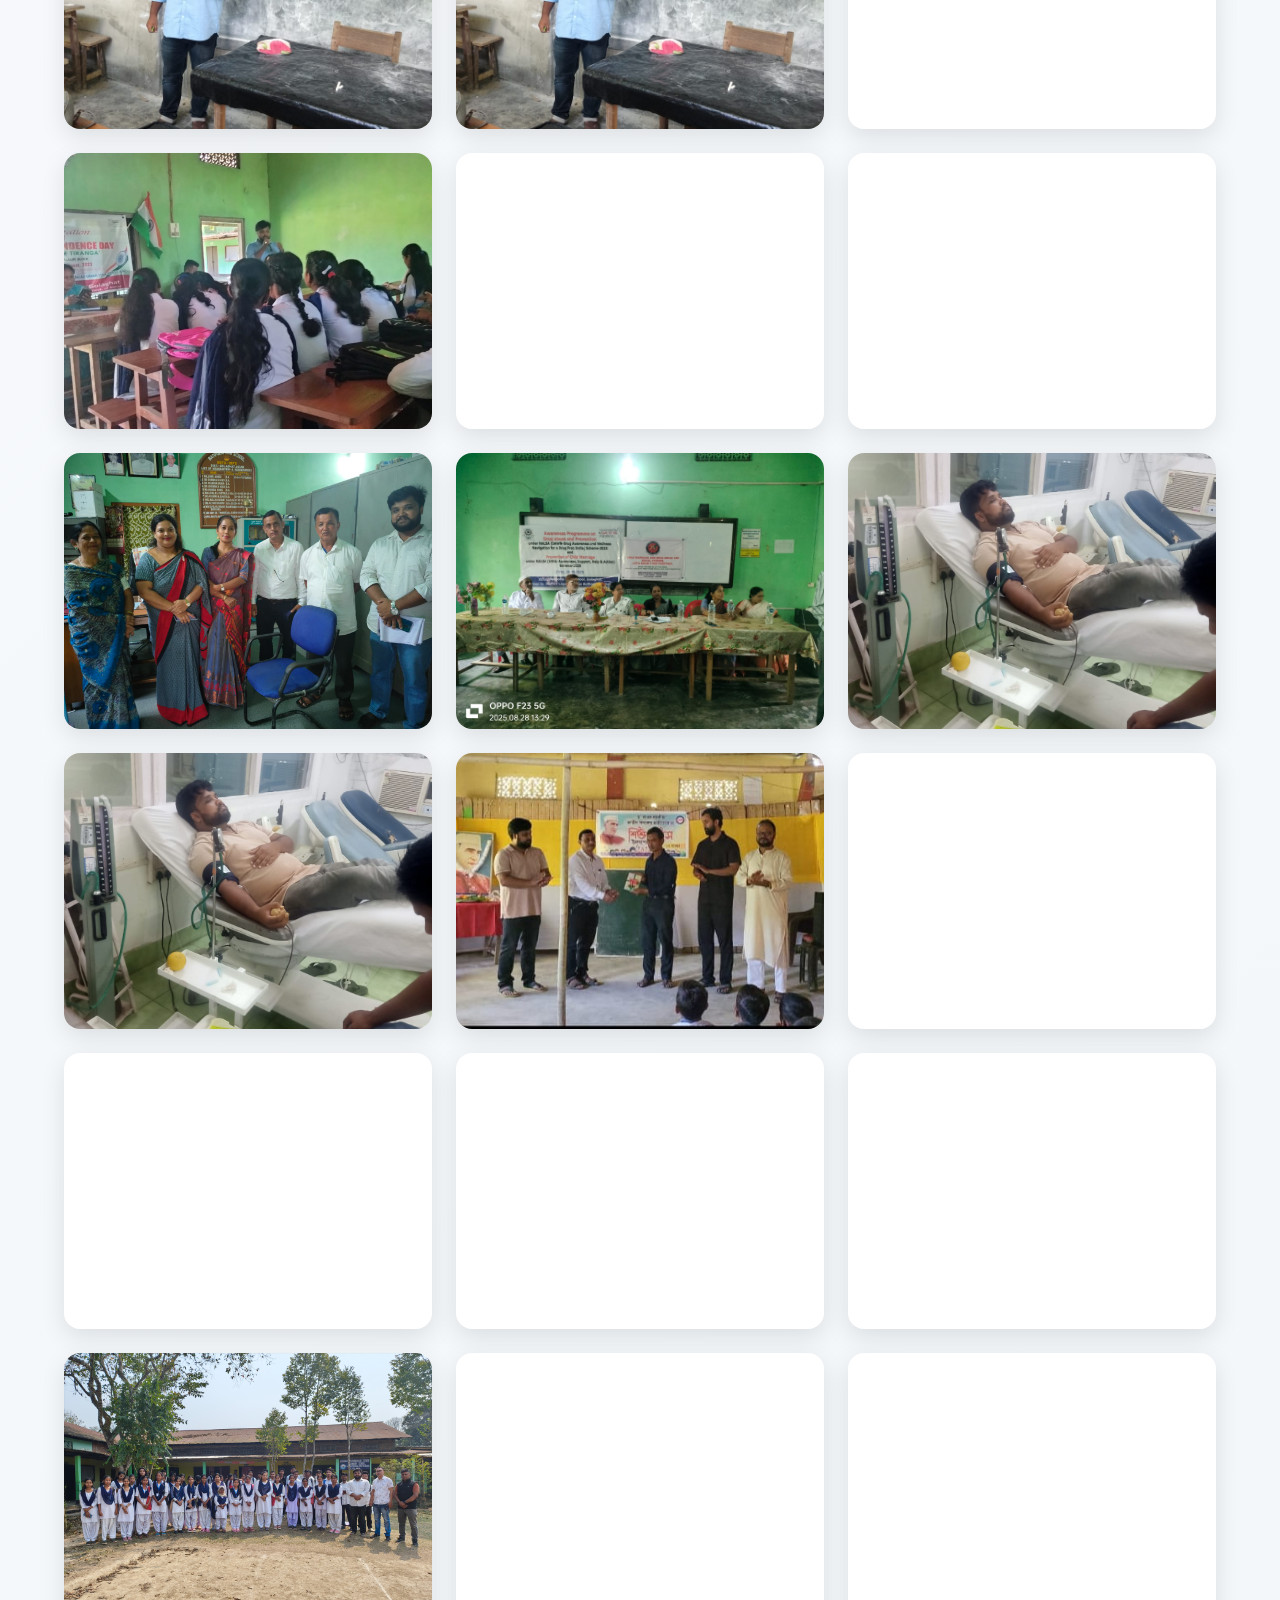
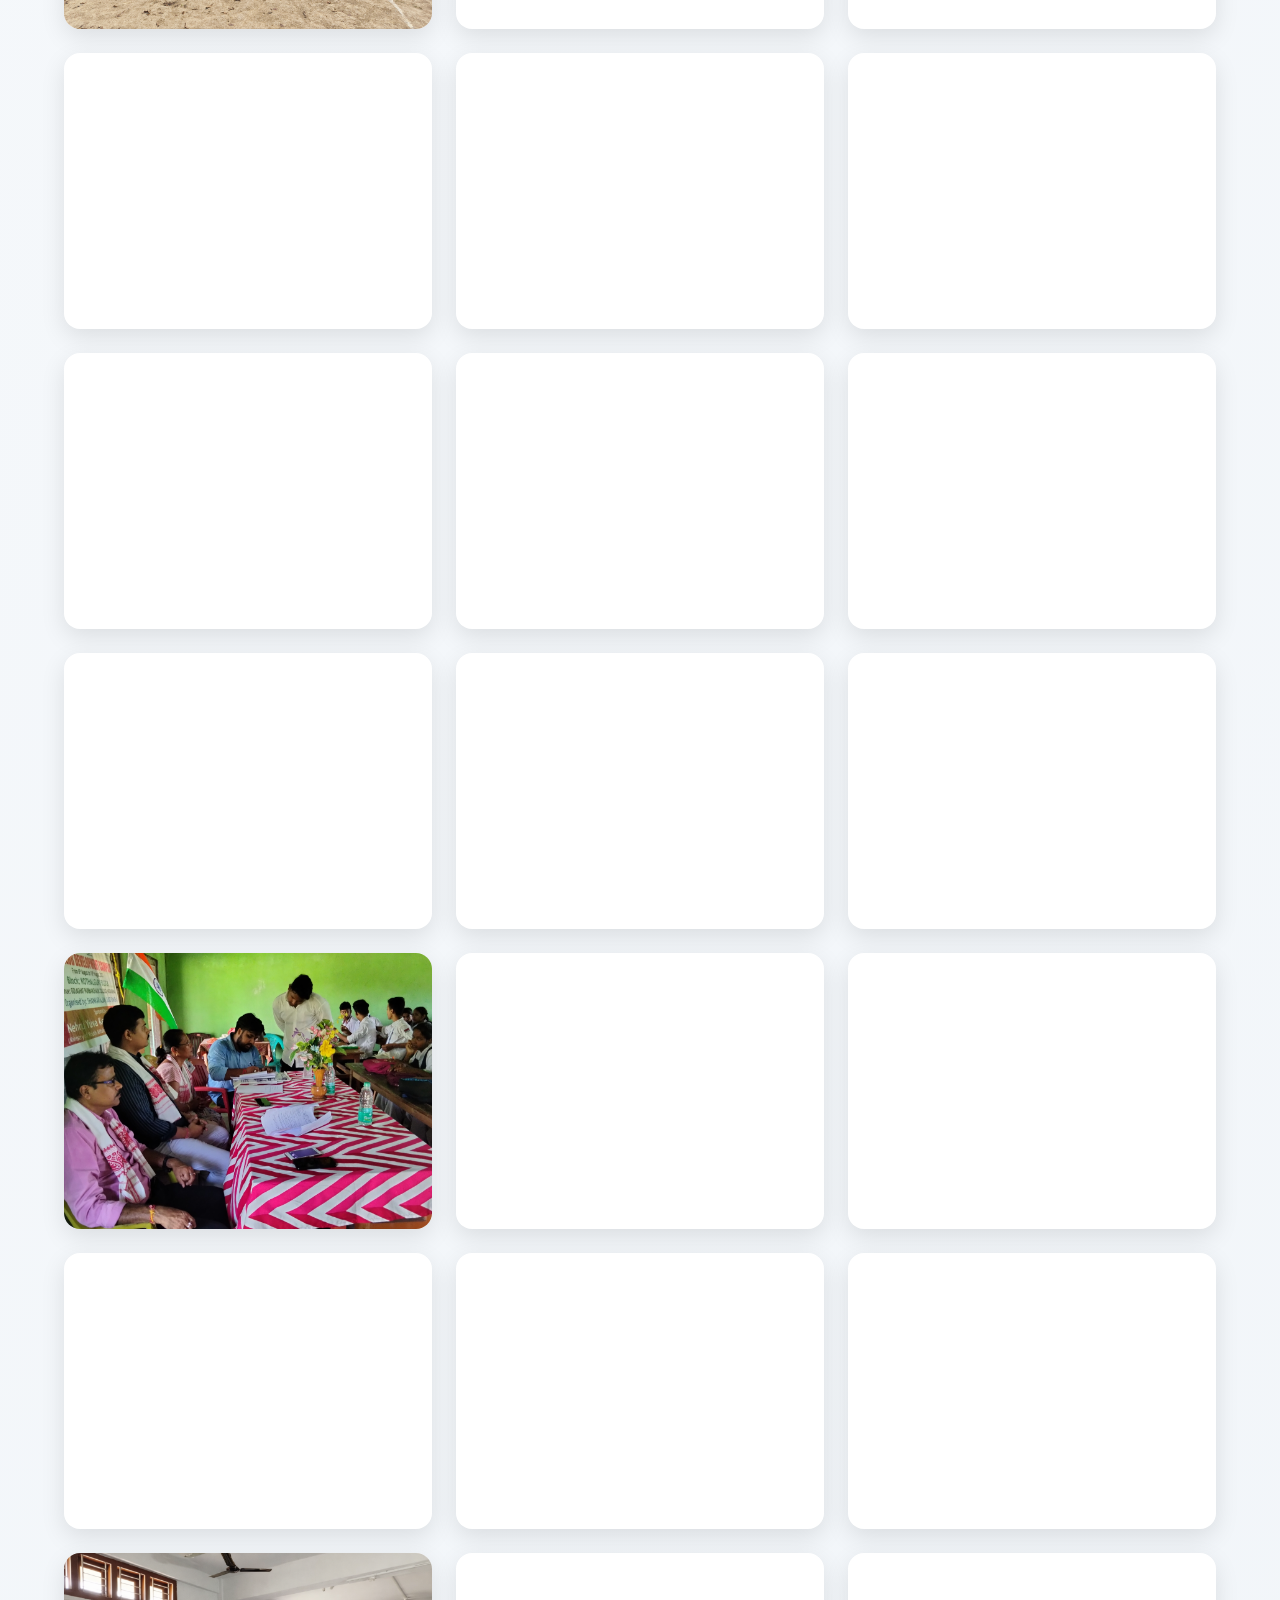
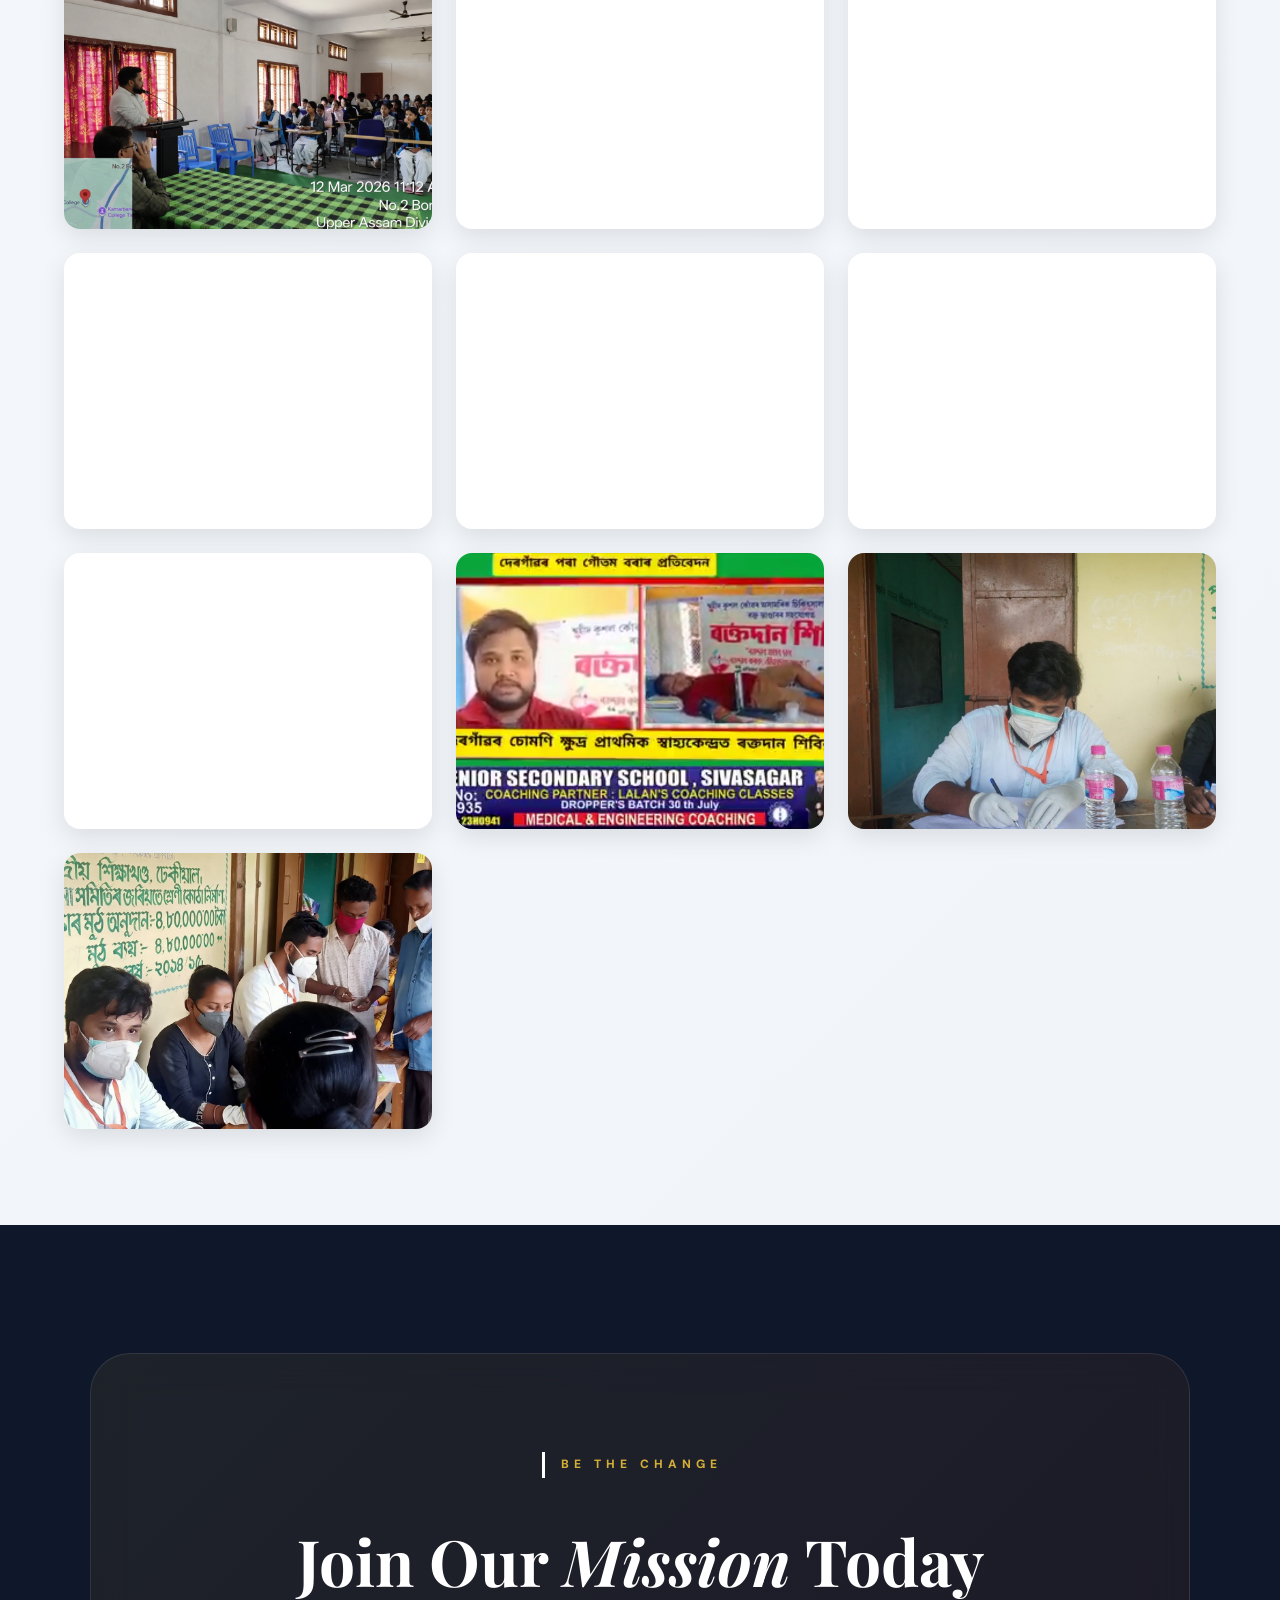
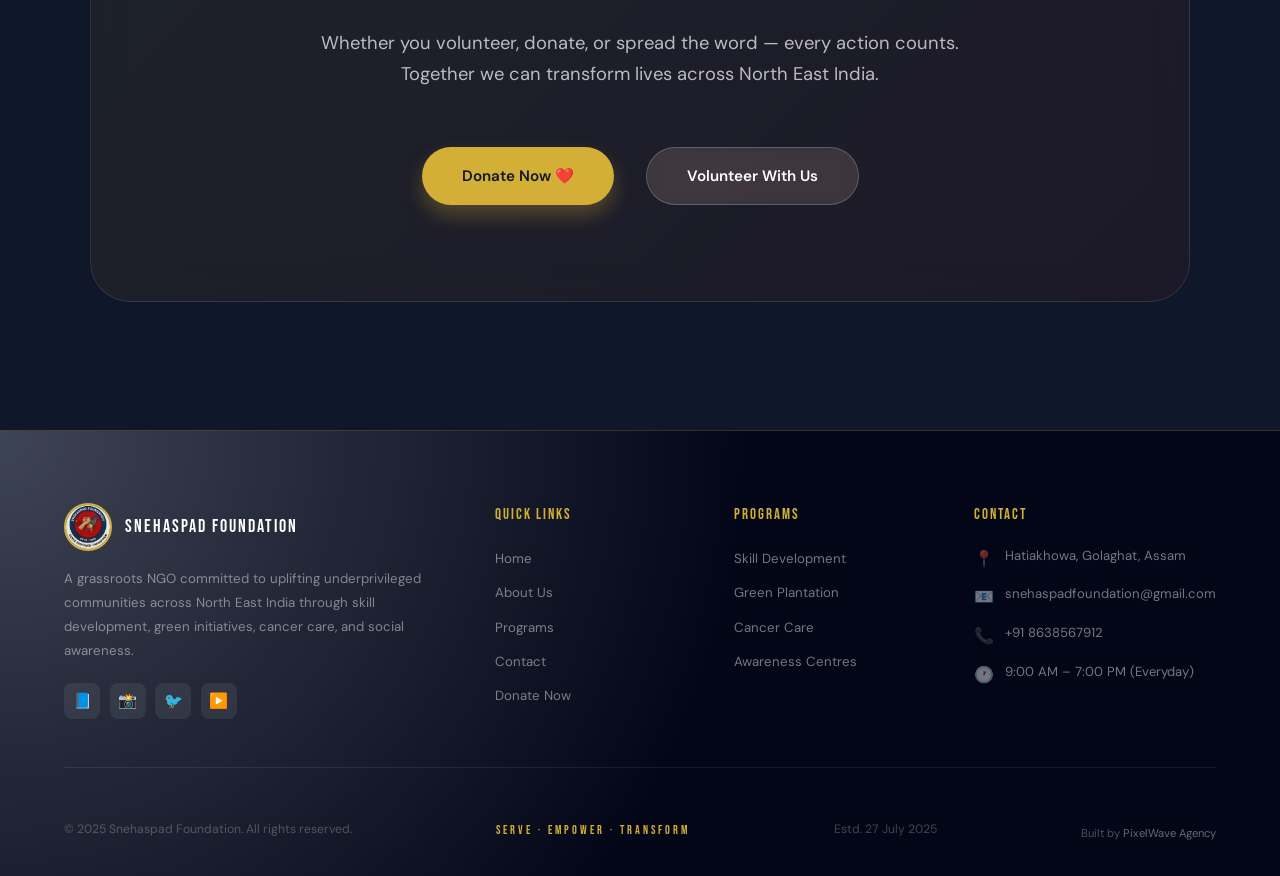
==== commit 27ee5111: "gallery fixed" ====
--- a/index.html
+++ b/index.html
@@ -183,7 +183,7 @@
         <h2 class="section-title">Photo <em>Gallery</em></h2>
       </div>
     </div>
-    <div class="gallery-grid reveal" id="galleryGrid">
+    <div class="gallery-grid" id="galleryGrid">
       <!-- Gallery items will be dynamically loaded here -->
       <div class="gallery-loading">
         <div class="loading-spinner">📸 Loading gallery...</div>
--- a/style.css
+++ b/style.css
@@ -2243,6 +2243,10 @@
   display: grid;
   grid-template-columns: repeat(auto-fit, minmax(300px, 1fr));
   gap: 1.5rem;
+  /* Always visible — do NOT hide this container with reveal animation */
+  opacity: 1 !important;
+  transform: none !important;
+  visibility: visible !important;
 }
 
 .gallery-item {
@@ -2251,9 +2255,12 @@
   overflow: hidden;
   background: white;
   box-shadow: 0 8px 25px rgba(0, 0, 0, 0.1);
-  transition: all 0.3s ease;
+  transition: transform 0.3s ease, box-shadow 0.3s ease;
   cursor: pointer;
   aspect-ratio: 4/3;
+  /* Always visible — never hidden regardless of animate classes */
+  opacity: 1 !important;
+  visibility: visible !important;
 }
 
 .gallery-item:hover {
@@ -2534,16 +2541,28 @@
   opacity: 0.8;
 }
 
-/* Gallery Reveal Animation */
-.gallery-item.reveal {
-  opacity: 0;
-  transform: translateY(30px);
-  transition: all 0.6s ease;
-}
-
-.gallery-item.reveal.visible {
+/* Gallery Reveal Animation
+   Items are ALWAYS visible by default (opacity:1, no transform).
+   .gallery-animated adds a subtle entrance effect via IntersectionObserver.
+   This prevents the blank-gallery bug on mobile direct load. */
+.gallery-item {
   opacity: 1;
-  transform: translateY(0);
+  transform: none;
+}
+
+.gallery-item.gallery-animated {
+  animation: galleryPop 0.5s cubic-bezier(0.22, 1, 0.36, 1) both;
+}
+
+@keyframes galleryPop {
+  from {
+    opacity: 0.4;
+    transform: translateY(20px) scale(0.97);
+  }
+  to {
+    opacity: 1;
+    transform: translateY(0) scale(1);
+  }
 }
 
 /* FUTURE PLANS SECTION */
